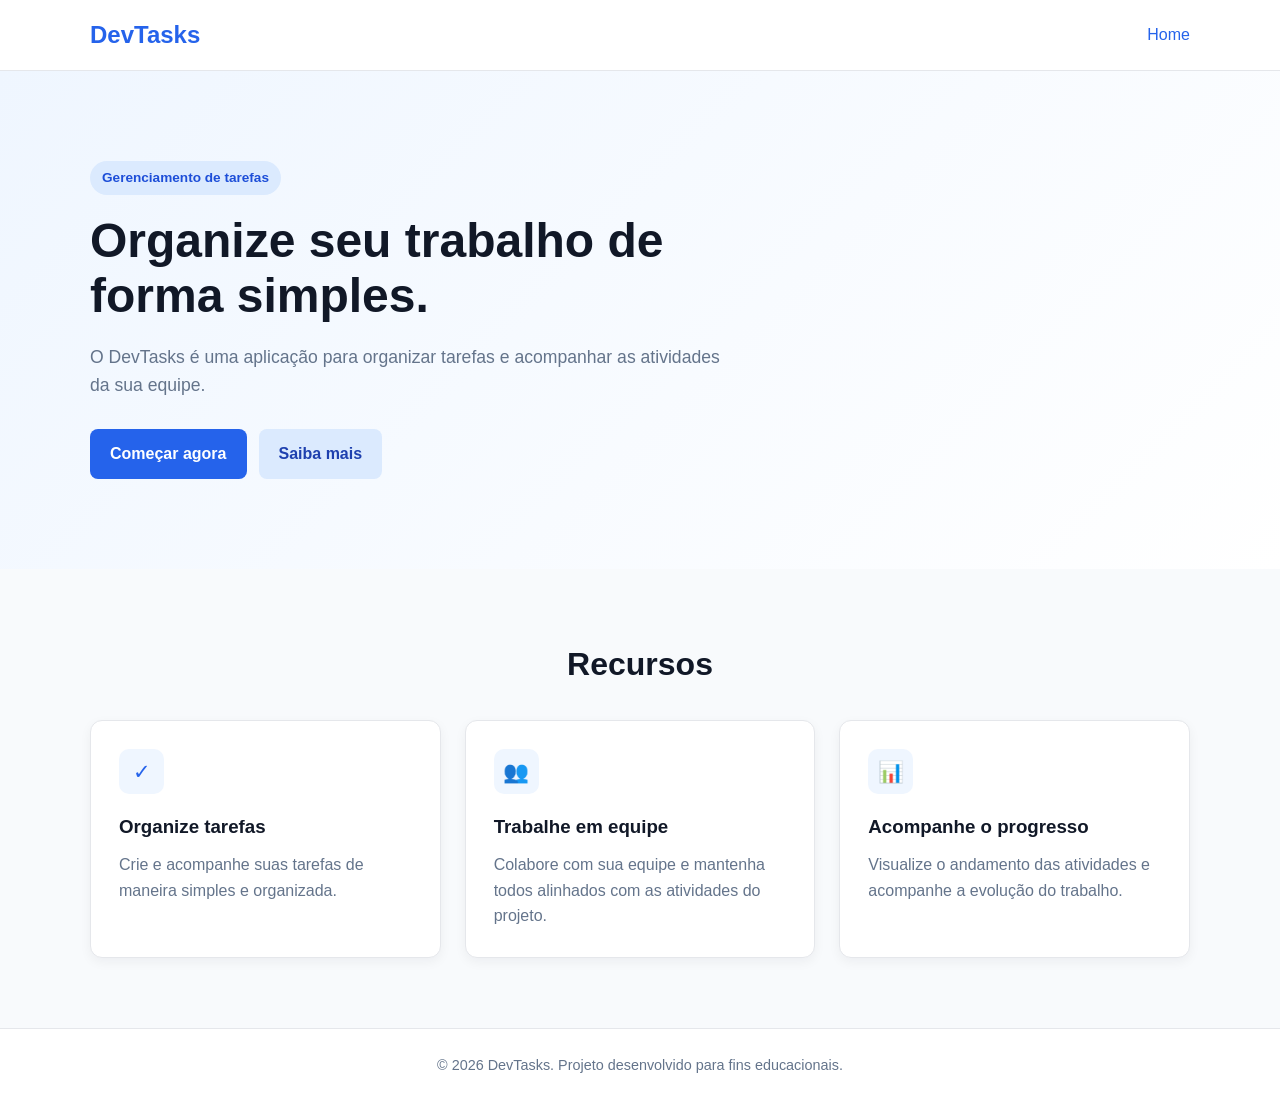
==== home/index.html @ 5e754a77 "Feito base HTML" ====
<!DOCTYPE html>
<html lang="pt-BR">
<head>
    <meta charset="UTF-8">
    <meta name="viewport" content="width=device-width, initial-scale=1.0">
    <title>DevTasks - Home</title>

    <link rel="stylesheet" href="style.css">
</head>
<body>

    <header class="header">
        <div class="container header-content">
            <h1 class="logo">DevTasks</h1>

            <nav class="nav">
                <a href="index.html" class="active">Home</a>
            </nav>
        </div>
    </header>

    <main>
        <section class="hero">
            <div class="container">
                <span class="badge">Gerenciamento de tarefas</span>

                <h2>Organize seu trabalho de forma simples.</h2>

                <p>
                    O DevTasks é uma aplicação para organizar tarefas
                    e acompanhar as atividades da sua equipe.
                </p>

                <div class="hero-actions">
                    <a href="#" class="button primary">Começar agora</a>
                    <a href="#" class="button secondary">Saiba mais</a>
                </div>
            </div>
        </section>

        <section class="features">
            <div class="container">
                <h2>Recursos</h2>

                <div class="cards">

                    <article class="card">
                        <div class="card-icon">✓</div>
                        <h3>Organize tarefas</h3>
                        <p>
                            Crie e acompanhe suas tarefas de maneira
                            simples e organizada.
                        </p>
                    </article>

                    <article class="card">
                        <div class="card-icon">👥</div>
                        <h3>Trabalhe em equipe</h3>
                        <p>
                            Colabore com sua equipe e mantenha todos
                            alinhados com as atividades do projeto.
                        </p>
                    </article>

                    <article class="card">
                        <div class="card-icon">📊</div>
                        <h3>Acompanhe o progresso</h3>
                        <p>
                            Visualize o andamento das atividades e
                            acompanhe a evolução do trabalho.
                        </p>
                    </article>

                </div>
            </div>
        </section>
    </main>

    <footer class="footer">
        <div class="container">
            <p>
                &copy; 2026 DevTasks. Projeto desenvolvido para fins educacionais.
            </p>
        </div>
    </footer>

</body>
</html>
---- home/style.css ----
/* ========================================
   Reset
======================================== */

* {
    margin: 0;
    padding: 0;
    box-sizing: border-box;
}

body {
    font-family: Arial, Helvetica, sans-serif;
    color: #1f2937;
    background-color: #f8fafc;
    line-height: 1.6;
}

a {
    text-decoration: none;
    color: inherit;
}

.container {
    width: min(1100px, 90%);
    margin: 0 auto;
}


/* ========================================
   Header
======================================== */

.header {
    background-color: #ffffff;
    border-bottom: 1px solid #e5e7eb;
}

.header-content {
    min-height: 70px;

    display: flex;
    align-items: center;
    justify-content: space-between;
}

.logo {
    color: #2563eb;
    font-size: 1.5rem;
}

.nav {
    display: flex;
    gap: 24px;
}

.nav a {
    color: #64748b;
    font-weight: 500;
    transition: color 0.2s ease;
}

.nav a:hover,
.nav a.active {
    color: #2563eb;
}


/* ========================================
   Hero
======================================== */

.hero {
    padding: 90px 0;
    background: linear-gradient(
        135deg,
        #eff6ff 0%,
        #ffffff 100%
    );
}

.badge {
    display: inline-block;

    margin-bottom: 18px;
    padding: 6px 12px;

    color: #1d4ed8;
    background-color: #dbeafe;

    border-radius: 999px;

    font-size: 0.85rem;
    font-weight: 600;
}

.hero h2 {
    max-width: 700px;

    margin-bottom: 20px;

    color: #111827;

    font-size: 3rem;
    line-height: 1.15;
}

.hero p {
    max-width: 650px;

    margin-bottom: 30px;

    color: #64748b;
    font-size: 1.1rem;
}

.hero-actions {
    display: flex;
    gap: 12px;
}


/* ========================================
   Buttons
======================================== */

.button {
    display: inline-block;

    padding: 12px 20px;

    border-radius: 8px;

    font-weight: 600;

    transition: all 0.2s ease;
}

.button.primary {
    color: #ffffff;
    background-color: #2563eb;
}

.button.primary:hover {
    background-color: #1d4ed8;
}

.button.secondary {
    color: #1e40af;
    background-color: #dbeafe;
}

.button.secondary:hover {
    background-color: #bfdbfe;
}


/* ========================================
   Features
======================================== */

.features {
    padding: 70px 0;
}

.features > .container > h2 {
    margin-bottom: 30px;

    color: #111827;
    font-size: 2rem;
    text-align: center;
}

.cards {
    display: grid;
    grid-template-columns: repeat(3, 1fr);
    gap: 24px;
}

.card {
    padding: 28px;

    background-color: #ffffff;

    border: 1px solid #e5e7eb;
    border-radius: 12px;

    box-shadow: 0 4px 12px rgba(15, 23, 42, 0.05);
}

.card-icon {
    width: 45px;
    height: 45px;

    display: flex;
    align-items: center;
    justify-content: center;

    margin-bottom: 18px;

    color: #2563eb;
    background-color: #eff6ff;

    border-radius: 10px;

    font-size: 1.3rem;
}

.card h3 {
    margin-bottom: 10px;

    color: #111827;
}

.card p {
    color: #64748b;
}


/* ========================================
   Footer
======================================== */

.footer {
    padding: 25px 0;

    color: #64748b;
    background-color: #ffffff;

    border-top: 1px solid #e5e7eb;

    text-align: center;

    font-size: 0.9rem;
}
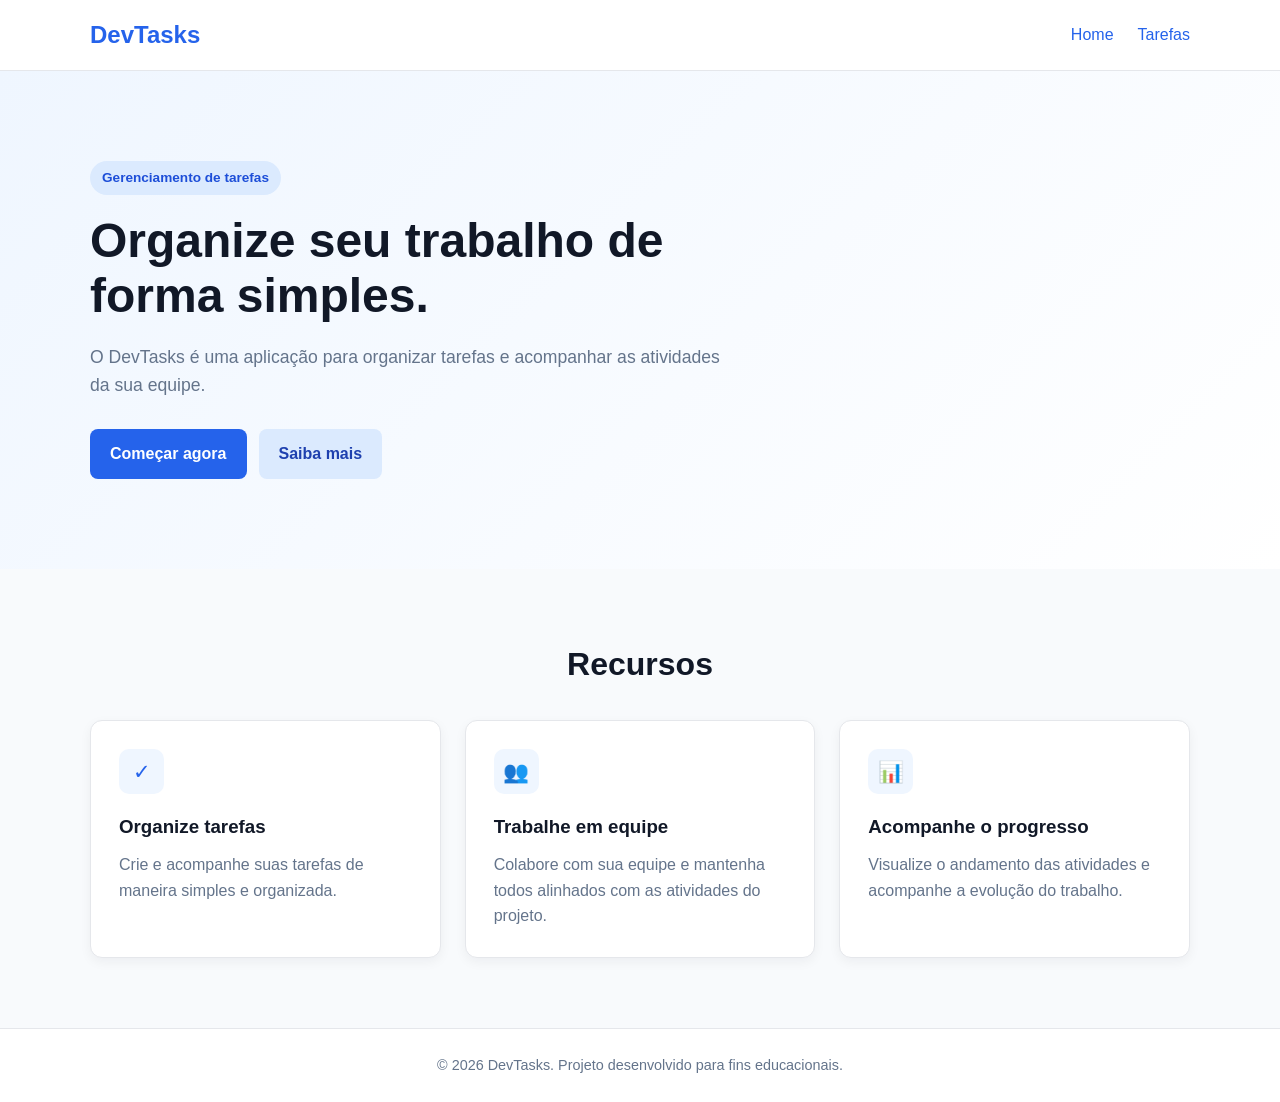
==== commit 1b31fea8: "Adicionado redirecionamento para aba tarefas" ====
--- a/home/index.html
+++ b/home/index.html
@@ -15,6 +15,7 @@
 
             <nav class="nav">
                 <a href="index.html" class="active">Home</a>
+                <a href="../tarefa/tarefa.html" class="active">Tarefas</a>
             </nav>
         </div>
     </header>
